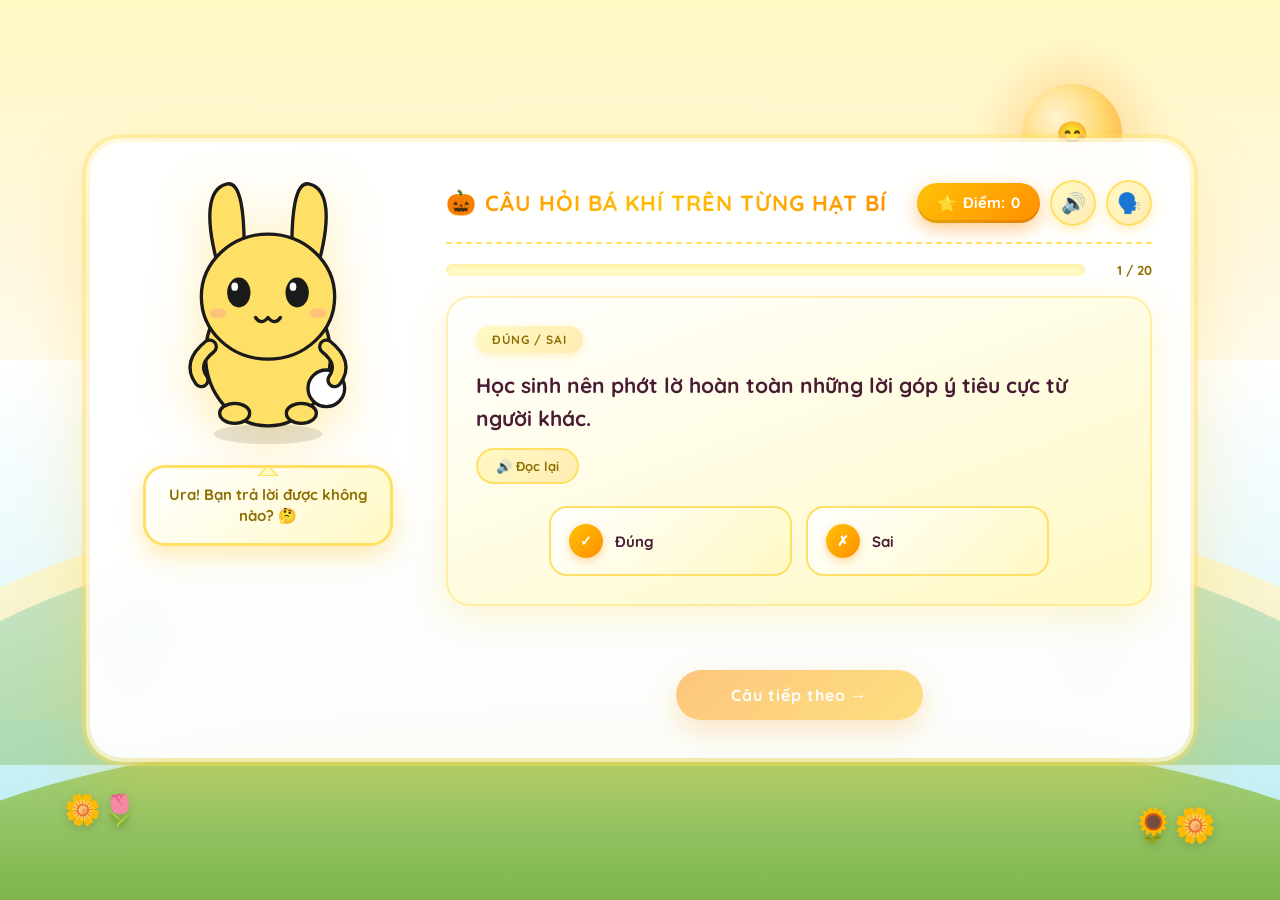
==== index.html @ 707b3ca7 "Rename deepseek_html_20261018_5bad24.html to index.html" ====
<!DOCTYPE html>
<html lang="vi">
<head>
  <meta charset="UTF-8" />
  <meta name="viewport" content="width=device-width, initial-scale=1.0" />
  <title>🎃 CÂU HỎI BÁ KHÍ TRÊN TỪNG HẠT BÍ</title>
  <link rel="preconnect" href="https://fonts.googleapis.com">
  <link rel="preconnect" href="https://fonts.gstatic.com" crossorigin>
  <link href="https://fonts.googleapis.com/css2?family=Quicksand:wght@400;500;600;700;800&display=swap" rel="stylesheet">
  <link rel="stylesheet" href="style.css" />
</head>
<body>

  <!-- BACKGROUND HOẠT HÌNH 2D -->
  <div class="scene" aria-hidden="true">
    <div class="sky-layer sky-top"></div>
    <div class="sky-layer sky-mid"></div>
    <div class="sky-layer sky-bottom"></div>

    <div class="sun-wrap">
      <div class="sun-rays"></div>
      <div class="sun-core"></div>
      <div class="sun-face">😊</div>
    </div>

    <div class="cloud-layer cloud-far">
      <div class="cloud c-far-1"></div>
      <div class="cloud c-far-2"></div>
    </div>
    <div class="cloud-layer cloud-mid">
      <div class="cloud c-mid-1"></div>
      <div class="cloud c-mid-2"></div>
      <div class="cloud c-mid-3"></div>
    </div>

    <div class="hills hills-back"></div>
    <div class="hills hills-mid"></div>
    <div class="hills hills-front"></div>

    <div class="trees">
      <div class="tree"><div class="tree-crown"></div><div class="tree-trunk"></div></div>
      <div class="tree tree-tall"><div class="tree-crown"></div><div class="tree-trunk"></div></div>
    </div>

    <div class="flower-bush fb1"><span>🌼</span><span>🌷</span></div>
    <div class="flower-bush fb2"><span>🌻</span><span>🌼</span></div>

    <div class="petals" id="petals"></div>
  </div>

  <!-- GAME WRAPPER -->
  <div class="game-wrapper">

    <!-- NPC USAGI (CHIIKAWA) -->
    <div class="npc-area">
      <div class="usagi-wrapper">
        <svg class="usagi-svg" viewBox="0 0 300 320" xmlns="http://www.w3.org/2000/svg">
          <ellipse cx="150" cy="305" rx="65" ry="12" fill="rgba(0,0,0,0.1)"/>
          <g class="usagi-group">
            <path d="M 95 120 C 70 40, 80 10, 100 5 C 115 0, 125 30, 120 120 Z" fill="#FFE066" stroke="#1A1A1A" stroke-width="4" stroke-linejoin="round"/>
            <path d="M 205 120 C 230 40, 220 10, 200 5 C 185 0, 175 30, 180 120 Z" fill="#FFE066" stroke="#1A1A1A" stroke-width="4" stroke-linejoin="round"/>
            <ellipse cx="150" cy="210" rx="75" ry="85" fill="#FFE066" stroke="#1A1A1A" stroke-width="4"/>
            <ellipse cx="110" cy="280" rx="18" ry="12" fill="#FFE066" stroke="#1A1A1A" stroke-width="4"/>
            <ellipse cx="190" cy="280" rx="18" ry="12" fill="#FFE066" stroke="#1A1A1A" stroke-width="4"/>
            <circle cx="220" cy="250" r="22" fill="#FFFFFF" stroke="#1A1A1A" stroke-width="4"/>
            <path d="M 80 200 Q 55 220, 70 240" fill="none" stroke="#1A1A1A" stroke-width="20" stroke-linecap="round"/>
            <path d="M 80 200 Q 55 220, 70 240" fill="none" stroke="#FFE066" stroke-width="12" stroke-linecap="round"/>
            <path d="M 220 200 Q 245 220, 230 240" fill="none" stroke="#1A1A1A" stroke-width="20" stroke-linecap="round"/>
            <path d="M 220 200 Q 245 220, 230 240" fill="none" stroke="#FFE066" stroke-width="12" stroke-linecap="round"/>
            <ellipse cx="150" cy="140" rx="80" ry="75" fill="#FFE066" stroke="#1A1A1A" stroke-width="4"/>
            <ellipse cx="115" cy="135" rx="14" ry="18" fill="#1A1A1A"/>
            <ellipse cx="110" cy="128" rx="4" ry="5" fill="#FFF"/>
            <ellipse cx="185" cy="135" rx="14" ry="18" fill="#1A1A1A"/>
            <ellipse cx="180" cy="128" rx="4" ry="5" fill="#FFF"/>
            <ellipse cx="90" cy="160" rx="10" ry="6" fill="rgba(255,150,150,0.4)"/>
            <ellipse cx="210" cy="160" rx="10" ry="6" fill="rgba(255,150,150,0.4)"/>
            <path d="M 135 165 Q 142 175, 150 165 Q 158 175, 165 165" fill="none" stroke="#1A1A1A" stroke-width="4" stroke-linecap="round" stroke-linejoin="round"/>
          </g>
        </svg>
      </div>
      <div class="speech-bubble" id="speech">Ura! Cùng chơi quiz nhé! 🐰</div>
      <div class="speaking-indicator hidden" id="speakingIndicator"><span></span><span></span><span></span></div>
    </div>

    <!-- QUIZ AREA -->
    <div class="quiz-area" id="quizArea">
      <div class="header-bar">
        <div class="title">
          <span class="title-icon">🎃</span>
          CÂU HỎI BÁ KHÍ TRÊN TỪNG HẠT BÍ
        </div>
        <div class="header-right">
          <div class="combo-box hidden" id="comboBox">🔥 COMBO <span id="comboCount">2</span></div>
          <div class="score-box"><span class="score-icon">⭐</span> Điểm: <span id="score">0</span></div>
          <button class="sound-btn" id="soundBtn" title="Bật/tắt âm thanh">🔊</button>
          <button class="voice-btn" id="voiceBtn" title="Bật/tắt giọng đọc">🗣️</button>
        </div>
      </div>

      <div class="progress-wrap">
        <div class="progress-bar"><div class="progress-fill" id="progressFill"></div></div>
        <span class="progress-text" id="progressText">1 / 20</span>
      </div>

      <div class="question-card">
        <span class="question-type" id="qType">CÂU HỎI</span>
        <div class="question-text" id="qText">Đang tải câu hỏi...</div>
        <button class="speak-btn" id="speakBtn" title="Đọc lại câu hỏi">🔊 Đọc lại</button>
        <div class="answers" id="answers"></div>
      </div>

      <div class="feedback" id="feedback"></div>
      <button class="next-btn" id="nextBtn" disabled>Câu tiếp theo →</button>
    </div>

    <!-- END SCREEN -->
    <div class="end-screen hidden" id="endScreen">
      <div class="end-emoji">🎉</div>
      <div class="end-title">HOÀN THÀNH!</div>
      <div class="end-score" id="finalScore"></div>
      <button class="restart-btn" onclick="restartGame()">🔄 Chơi lại</button>
    </div>
  </div>

  <script src="script.js"></script>
</body>
</html>
---- style.css ----
/* ==========================================
   RESET & BASE
   ========================================== */
* { margin: 0; padding: 0; box-sizing: border-box; font-family: 'Quicksand', 'Segoe UI', sans-serif; }
html, body { min-height: 100%; }
body {
  min-height: 100vh; overflow-x: hidden; position: relative;
  display: flex; justify-content: center; align-items: center;
  padding: 30px 20px; background: #fff8e1; 
}

/* ==========================================
   BACKGROUND 2D
   ========================================== */
.scene { position: fixed; inset: 0; z-index: 0; overflow: hidden; pointer-events: none; }
.sky-layer { position: absolute; inset: 0; }
.sky-top { background: linear-gradient(180deg, #fff9c4 0%, #fff8e1 50%, #fff 100%); height: 60%; }
.sky-mid { top: 40%; height: 35%; background: linear-gradient(180deg, #fff 0%, #e0f7fa 100%); }
.sky-bottom { top: 70%; height: 30%; background: linear-gradient(180deg, #e0f7fa 0%, #b2ebf2 100%); }

.sun-wrap { position: absolute; top: 6%; right: 10%; width: 160px; height: 160px; display: flex; justify-content: center; align-items: center; }
.sun-rays {
  position: absolute; width: 220px; height: 220px;
  background: radial-gradient(circle, rgba(255,230,180,0.55) 0%, rgba(255,230,180,0) 65%);
  border-radius: 50%; animation: raysPulse 4s ease-in-out infinite;
}
@keyframes raysPulse { 0%, 100% { transform: scale(1); opacity: 0.8; } 50% { transform: scale(1.15); opacity: 1; } }
.sun-core {
  position: absolute; width: 100px; height: 100px;
  background: radial-gradient(circle at 35% 35%, #fff4d6 0%, #ffd96b 55%, #ffb85c 100%);
  border-radius: 50%; box-shadow: 0 0 40px 15px rgba(255,220,150,0.7), inset -8px -8px 15px rgba(255,160,60,0.3);
  z-index: 1; animation: sunBob 4s ease-in-out infinite;
}
@keyframes sunBob { 0%, 100% { transform: translateY(0); } 50% { transform: translateY(-4px); } }
.sun-face { position: absolute; font-size: 26px; z-index: 2; animation: sunBob 4s ease-in-out infinite; }

.cloud-layer { position: absolute; inset: 0; }
.cloud { position: absolute; background: #fff; border-radius: 100px; box-shadow: 0 10px 30px rgba(255,200,100,0.15); }
.cloud::before, .cloud::after { content: ''; position: absolute; background: #fff; border-radius: 50%; }
.cloud-far .cloud { opacity: 0.6; filter: blur(1px); }
.c-far-1 { top: 12%; left: -180px; width: 100px; height: 30px; animation: drift 90s linear infinite; }
.c-far-1::before { width: 45px; height: 45px; top: -22px; left: 15px; }
.c-far-1::after { width: 55px; height: 55px; top: -25px; right: 15px; }
.c-far-2 { top: 22%; left: -250px; width: 120px; height: 35px; animation: drift 110s linear infinite; animation-delay: -30s; }
.c-far-2::before { width: 50px; height: 50px; top: -25px; left: 20px; }
.c-far-2::after { width: 65px; height: 65px; top: -30px; right: 20px; }
.c-mid-1 { top: 18%; left: -200px; width: 150px; height: 45px; animation: drift 50s linear infinite; }
.c-mid-1::before { width: 65px; height: 65px; top: -32px; left: 20px; }
.c-mid-1::after { width: 85px; height: 85px; top: -42px; right: 20px; }
.c-mid-2 { top: 35%; left: -350px; width: 190px; height: 55px; animation: drift 70s linear infinite; animation-delay: -20s; }
.c-mid-2::before { width: 80px; height: 80px; top: -40px; left: 25px; }
.c-mid-2::after { width: 100px; height: 100px; top: -50px; right: 25px; }
.c-mid-3 { top: 50%; left: -220px; width: 130px; height: 40px; animation: drift 60s linear infinite; animation-delay: -40s; }
.c-mid-3::before { width: 60px; height: 60px; top: -30px; left: 18px; }
.c-mid-3::after { width: 75px; height: 75px; top: -35px; right: 18px; }
@keyframes drift { from { transform: translateX(0); } to { transform: translateX(calc(100vw + 500px)); } }

.hills { position: absolute; left: -10%; width: 120%; }
.hills-back { bottom: 20%; height: 240px; background: linear-gradient(180deg, #fff9c4 0%, #ffecb3 100%); border-radius: 50% 50% 0 0 / 100% 100% 0 0; opacity: 0.7; }
.hills-mid { bottom: 15%; height: 260px; background: linear-gradient(180deg, #c8e6c9 0%, #a5d6a7 100%); border-radius: 50% 50% 0 0 / 100% 100% 0 0; opacity: 0.85; }
.hills-front { bottom: 0; height: 180px; background: linear-gradient(180deg, #aed581 0%, #7cb342 100%); border-radius: 50% 50% 0 0 / 100% 100% 0 0; opacity: 0.95; z-index: 4; }

.trees { position: absolute; bottom: 25%; left: 0; width: 100%; height: 200px; z-index: 2; }
.tree { position: absolute; bottom: 0; }
.tree-crown { width: 60px; height: 60px; background: radial-gradient(circle at 35% 35%, #b8e6b8 0%, #7fc47f 60%, #5aa85a 100%); border-radius: 50%; box-shadow: inset -5px -5px 10px rgba(90,168,90,0.4), 0 3px 8px rgba(0,0,0,0.1); }
.tree-trunk { width: 8px; height: 22px; background: linear-gradient(180deg, #8d4a2c 0%, #5a2d1a 100%); margin: -5px auto 0; border-radius: 0 0 2px 2px; }
.tree:nth-child(1) { left: 8%; }
.tree:nth-child(2) { left: 82%; }
.tree-tall .tree-crown { width: 75px; height: 75px; }

.flower-bush { position: absolute; display: flex; z-index: 6; filter: drop-shadow(0 3px 4px rgba(0,0,0,0.15)); }
.flower-bush span { display: inline-block; animation: flowerSway 3s ease-in-out infinite; }
.flower-bush span:nth-child(2) { animation-delay: 0.3s; }
@keyframes flowerSway { 0%, 100% { transform: rotate(-5deg); } 50% { transform: rotate(5deg); } }
.fb1 { bottom: 8%; left: 5%; font-size: 30px; }
.fb2 { bottom: 6%; right: 5%; font-size: 34px; }

.petals { position: absolute; inset: 0; pointer-events: none; }
.petal { position: absolute; top: -30px; font-size: 18px; opacity: 0.85; animation: petalFall linear infinite; will-change: transform; }
@keyframes petalFall {
  0% { transform: translateY(-50px) rotate(0deg) translateX(0); opacity: 0; }
  10% { opacity: 0.9; }
  50% { transform: translateY(50vh) rotate(360deg) translateX(30px); }
  90% { opacity: 0.9; }
  100% { transform: translateY(110vh) rotate(720deg) translateX(-30px); opacity: 0; }
}

/* ==========================================
   GAME WRAPPER & NPC
   ========================================== */
.game-wrapper {
  position: relative; z-index: 10; width: 100%; max-width: 1100px;
  background: rgba(255,255,255,0.95); border-radius: 32px; padding: 38px;
  box-shadow: 0 25px 70px rgba(255,193,7,0.25), 0 0 0 4px rgba(255,255,255,0.7), 0 0 0 8px rgba(255,224,102,0.4);
  display: grid; grid-template-columns: 280px 1fr; gap: 38px; align-items: start;
  backdrop-filter: blur(12px); -webkit-backdrop-filter: blur(12px);
}

.npc-area { display: flex; flex-direction: column; align-items: center; gap: 18px; position: sticky; top: 20px; }
.usagi-wrapper { width: 100%; display: flex; justify-content: center; filter: drop-shadow(0 15px 25px rgba(255,193,7,0.3)); }
.usagi-svg { width: 250px; height: auto; animation: uBob 3.5s ease-in-out infinite; }
@keyframes uBob { 0%, 100% { transform: translateY(0) rotate(-2deg); } 50% { transform: translateY(-10px) rotate(2deg); } }
.usagi-svg .usagi-group ellipse[fill="#1A1A1A"] { transform-origin: center 135px; animation: blink 4s infinite; }
@keyframes blink { 0%, 96%, 100% { transform: scaleY(1); } 98% { transform: scaleY(0.1); } }

.speech-bubble {
  background: linear-gradient(135deg, #ffffff 0%, #fff9c4 100%); border: 3px solid #FFE066;
  border-radius: 22px; padding: 16px 22px; font-size: 15px; color: #8d6e00;
  font-weight: 700; text-align: center; position: relative;
  box-shadow: 0 10px 25px rgba(255,193,7,0.3); max-width: 250px; line-height: 1.45;
}
.speech-bubble::before { content: ''; position: absolute; top: -14px; left: 50%; transform: translateX(-50%); border: 11px solid transparent; border-bottom-color: #FFE066; }
.speech-bubble::after { content: ''; position: absolute; top: -9px; left: 50%; transform: translateX(-50%); border: 8px solid transparent; border-bottom-color: #fff9c4; }

.speaking-indicator { display: flex; gap: 5px; align-items: center; height: 20px; }
.speaking-indicator span { width: 8px; height: 8px; background: #FFC107; border-radius: 50%; animation: speakPulse 1s ease-in-out infinite; }
.speaking-indicator span:nth-child(2) { animation-delay: 0.15s; }
.speaking-indicator span:nth-child(3) { animation-delay: 0.3s; }
@keyframes speakPulse { 0%, 100% { transform: scale(0.7); opacity: 0.5; } 50% { transform: scale(1.2); opacity: 1; } }

/* ==========================================
   QUIZ AREA
   ========================================== */
.quiz-area { display: flex; flex-direction: column; gap: 18px; }
.header-bar { display: flex; justify-content: space-between; align-items: center; padding-bottom: 16px; border-bottom: 2px dashed #FFE066; gap: 15px; flex-wrap: wrap; }
.header-right { display: flex; align-items: center; gap: 10px; flex-wrap: wrap; }

.title {
  font-size: 22px; font-weight: 800;
  background: linear-gradient(135deg, #ff8f00, #ffc107, #ff8f00);
  -webkit-background-clip: text; -webkit-text-fill-color: transparent;
  background-clip: text; letter-spacing: 1px; display: flex; align-items: center; gap: 8px; line-height: 1.3;
}
.title-icon { font-size: 24px; -webkit-text-fill-color: initial; }

.score-box { background: linear-gradient(135deg, #ffc107, #ff8f00); color: #fff; padding: 10px 20px; border-radius: 22px; font-weight: 800; font-size: 15px; box-shadow: 0 6px 18px rgba(255,143,0,0.45), inset 0 -3px 0 rgba(0,0,0,0.1); display: flex; align-items: center; gap: 6px; }
.score-icon { font-size: 16px; }

.combo-box { background: linear-gradient(135deg, #ff6b35, #ff4d88, #ff80b3); background-size: 200% 200%; color: #fff; padding: 10px 18px; border-radius: 22px; font-weight: 800; font-size: 14px; box-shadow: 0 6px 20px rgba(255,77,136,0.6), inset 0 -3px 0 rgba(0,0,0,0.15); display: flex; align-items: center; gap: 5px; letter-spacing: 1px; animation: comboGlow 1.2s ease-in-out infinite, comboSlide 0.4s ease; }
@keyframes comboGlow { 0%, 100% { background-position: 0% 50%; box-shadow: 0 6px 20px rgba(255,77,136,0.6), inset 0 -3px 0 rgba(0,0,0,0.15); } 50% { background-position: 100% 50%; box-shadow: 0 6px 30px rgba(255,77,136,0.9), inset 0 -3px 0 rgba(0,0,0,0.15); } }
@keyframes comboSlide { from { transform: scale(0) rotate(-10deg); } to { transform: scale(1) rotate(0); } }

.sound-btn, .voice-btn { background: linear-gradient(135deg, #fff9c4, #ffecb3); border: 2.5px solid #FFE066; color: #8d6e00; width: 46px; height: 46px; border-radius: 50%; font-size: 20px; cursor: pointer; display: flex; align-items: center; justify-content: center; transition: all 0.25s ease; box-shadow: 0 4px 12px rgba(255,193,7,0.25); font-family: inherit; }
.sound-btn:hover, .voice-btn:hover { background: linear-gradient(135deg, #ffecb3, #FFE066); transform: translateY(-2px) scale(1.05); box-shadow: 0 6px 16px rgba(255,193,7,0.4); }
.sound-btn.muted, .voice-btn.muted { opacity: 0.55; filter: grayscale(0.6); }

.progress-wrap { display: flex; align-items: center; gap: 12px; }
.progress-bar { flex: 1; height: 12px; background: #fff9c4; border-radius: 12px; overflow: hidden; box-shadow: inset 0 2px 4px rgba(255,193,7,0.2); }
.progress-fill { height: 100%; background: linear-gradient(90deg, #ffc107, #ff8f00); border-radius: 12px; width: 0%; transition: width 0.5s ease; box-shadow: 0 0 10px rgba(255,143,0,0.6); }
.progress-text { font-size: 13px; font-weight: 700; color: #8d6e00; min-width: 55px; text-align: right; }

.question-card { background: linear-gradient(160deg, #fff 0%, #fff9c4 100%); border-radius: 24px; padding: 30px; box-shadow: 0 10px 35px rgba(255,193,7,0.18), inset 0 0 0 2px rgba(255,224,102,0.5); min-height: 290px; display: flex; flex-direction: column; justify-content: center; }
.question-type { display: inline-block; background: linear-gradient(135deg, #fff9c4, #ffecb3); color: #8d6e00; padding: 6px 16px; border-radius: 16px; font-size: 12px; font-weight: 800; margin-bottom: 16px; letter-spacing: 1px; align-self: flex-start; box-shadow: 0 3px 8px rgba(255,193,7,0.2); }
.question-text { font-size: 21px; color: #4a1c33; font-weight: 700; line-height: 1.55; margin-bottom: 14px; }

.speak-btn { align-self: flex-start; background: linear-gradient(135deg, #fff9c4, #ffecb3); border: 2px solid #FFE066; color: #8d6e00; padding: 8px 18px; border-radius: 20px; font-size: 13px; font-weight: 700; cursor: pointer; transition: all 0.25s ease; margin-bottom: 22px; display: flex; align-items: center; gap: 6px; font-family: inherit; }
.speak-btn:hover { background: linear-gradient(135deg, #ffecb3, #FFE066); transform: translateY(-2px); box-shadow: 0 4px 12px rgba(255,193,7,0.3); }
.speak-btn.speaking { background: linear-gradient(135deg, #ffc107, #ff8f00); color: #fff; border-color: #ff8f00; animation: speakPulse2 1s ease-in-out infinite; }
@keyframes speakPulse2 { 0%, 100% { box-shadow: 0 4px 12px rgba(255,143,0,0.4); } 50% { box-shadow: 0 4px 20px rgba(255,143,0,0.8); } }

.answers { display: grid; grid-template-columns: 1fr 1fr; gap: 14px; }
.answer-btn { background: linear-gradient(135deg, #fff 0%, #fff9c4 100%); border: 2.5px solid #FFE066; color: #4a1c33; padding: 16px 18px; border-radius: 18px; font-size: 15px; font-weight: 700; cursor: pointer; transition: all 0.25s ease; text-align: left; display: flex; align-items: center; gap: 12px; font-family: inherit; }
.answer-btn .letter { background: linear-gradient(135deg, #ffc107, #ff8f00); color: #fff; width: 34px; height: 34px; border-radius: 50%; display: flex; align-items: center; justify-content: center; font-weight: 800; flex-shrink: 0; font-size: 14px; box-shadow: 0 3px 8px rgba(255,143,0,0.35); }
.answer-btn:hover:not(:disabled) { background: linear-gradient(135deg, #ffecb3, #FFE066); transform: translateY(-3px); box-shadow: 0 10px 22px rgba(255,193,7,0.35); border-color: #ffc107; }
.answer-btn:disabled { cursor: not-allowed; }
.answer-btn.wrong-removed { opacity: 0.35; text-decoration: line-through; background: #f0f0f0; border-color: #ccc; color: #999; }
.answer-btn.wrong-removed .letter { background: #bbb; box-shadow: none; }
.answer-btn.correct { background: linear-gradient(135deg, #b8f3c1, #6ee787); border-color: #4caf50; color: #1b5e20; animation: pulse 0.6s ease; box-shadow: 0 8px 20px rgba(76,175,80,0.4); }
.answer-btn.correct .letter { background: linear-gradient(135deg, #4caf50, #2e7d32); box-shadow: 0 3px 8px rgba(76,175,80,0.5); }
@keyframes pulse { 0%, 100% { transform: scale(1); } 50% { transform: scale(1.04); } }

.true-false-grid { grid-template-columns: 1fr 1fr; max-width: 500px; margin: 0 auto; width: 100%; }
.feedback { text-align: center; font-weight: 800; font-size: 17px; min-height: 28px; transition: all 0.3s ease; letter-spacing: 0.3px; }
.feedback.good { color: #4caf50; }
.feedback.bad { color: #ff4d88; }

.next-btn { align-self: center; background: linear-gradient(135deg, #ff8f00, #ffc107); color: #fff; border: none; padding: 15px 55px; border-radius: 32px; font-size: 16px; font-weight: 800; cursor: pointer; box-shadow: 0 10px 28px rgba(255,143,0,0.45); transition: all 0.3s ease; letter-spacing: 1px; font-family: inherit; }
.next-btn:hover:not(:disabled) { transform: translateY(-3px); box-shadow: 0 14px 32px rgba(255,143,0,0.6); }
.next-btn:disabled { opacity: 0.5; cursor: not-allowed; transform: none; }

/* ==========================================
   END SCREEN & RESPONSIVE
   ========================================== */
.end-screen { grid-column: 1 / -1; text-align: center; padding: 50px 30px; animation: fadeIn 0.5s ease; }
@keyframes fadeIn { from { opacity: 0; transform: scale(0.95); } to { opacity: 1; transform: scale(1); } }
.end-emoji { font-size: 70px; margin-bottom: 15px; animation: bounce 1.5s ease-in-out infinite; }
@keyframes bounce { 0%, 100% { transform: translateY(0); } 50% { transform: translateY(-15px); } }
.end-title { font-size: 42px; background: linear-gradient(135deg, #ff8f00, #ffc107); -webkit-background-clip: text; -webkit-text-fill-color: transparent; background-clip: text; margin-bottom: 20px; font-weight: 800; letter-spacing: 2px; }
.end-score { font-size: 22px; color: #8d6e00; margin-bottom: 35px; font-weight: 700; line-height: 1.6; }
.restart-btn { background: linear-gradient(135deg, #ff8f00, #ffc107); color: #fff; border: none; padding: 16px 55px; border-radius: 32px; font-size: 17px; font-weight: 800; cursor: pointer; box-shadow: 0 10px 28px rgba(255,143,0,0.5); transition: all 0.3s ease; letter-spacing: 1px; font-family: inherit; }
.restart-btn:hover { transform: translateY(-3px) scale(1.03); box-shadow: 0 14px 35px rgba(255,143,0,0.65); }

.hidden { display: none !important; }

@media (max-width: 900px) {
  .game-wrapper { grid-template-columns: 1fr; padding: 28px; gap: 28px; }
  .npc-area { position: static; }
  .usagi-svg { width: 190px; margin: -10px 0; }
}

@media (max-width: 600px) {
  body { padding: 15px 10px; }
  .game-wrapper { padding: 22px 18px; border-radius: 24px; }
  .title { font-size: 18px; }
  .question-text { font-size: 17px; }
  .answers, .true-false-grid { grid-template-columns: 1fr; }
  .answer-btn { padding: 14px 16px; font-size: 14px; }
  .question-card { padding: 22px 18px; }
  .end-title { font-size: 30px; }
  .end-score { font-size: 18px; }
  .next-btn, .restart-btn { padding: 14px 40px; font-size: 15px; }
  .sun-wrap { top: 4%; right: 5%; }
  .sun-core { width: 70px; height: 70px; }
  .sun-rays { width: 160px; height: 160px; }
  .sun-face { font-size: 18px; }
  .sound-btn, .voice-btn { width: 40px; height: 40px; font-size: 17px; }
  .combo-box { font-size: 12px; padding: 8px 14px; }
  .flower-bush { font-size: 18px !important; }
}
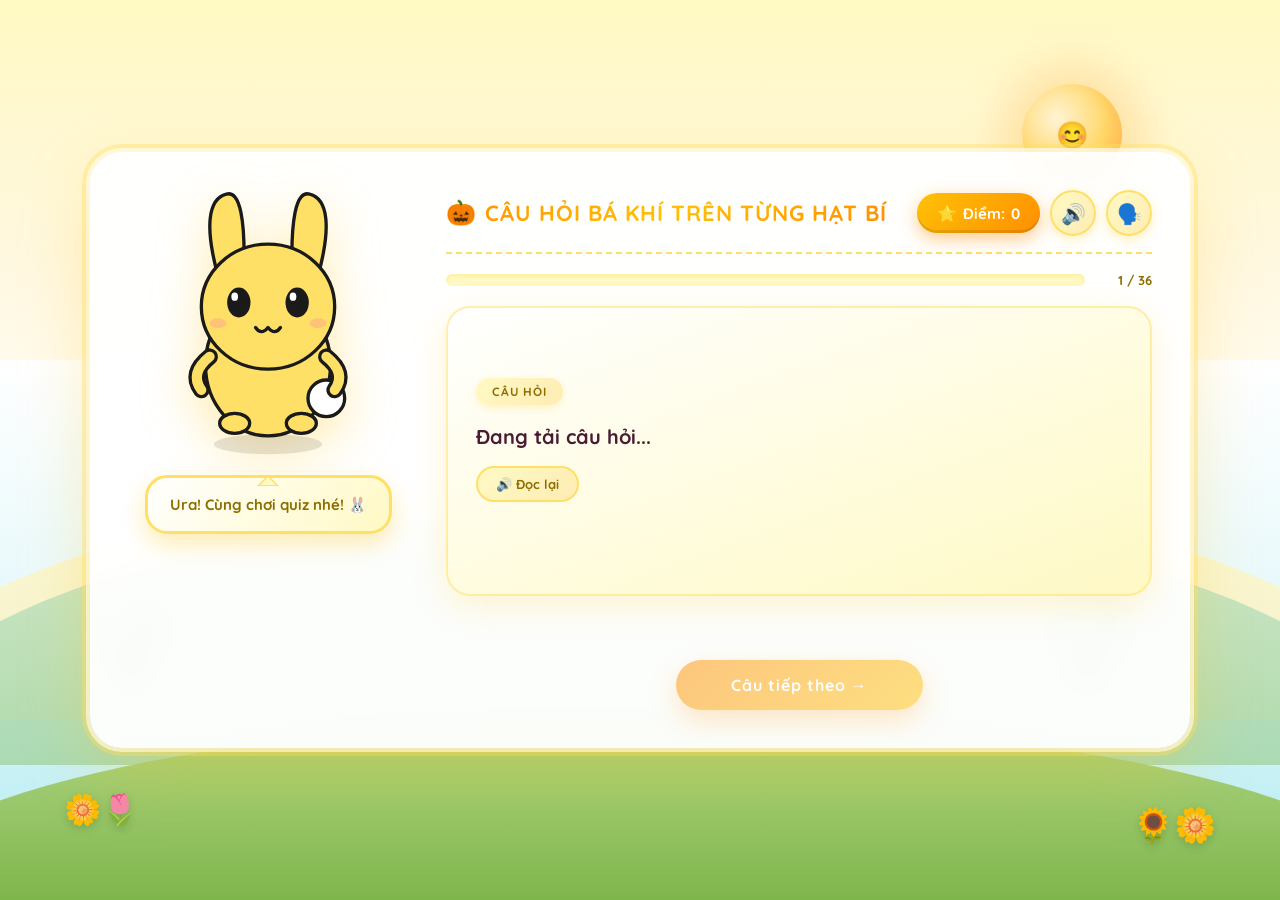
==== commit 7170f03f: "Update index.html" ====
--- a/index.html
+++ b/index.html
@@ -99,7 +99,7 @@
 
       <div class="progress-wrap">
         <div class="progress-bar"><div class="progress-fill" id="progressFill"></div></div>
-        <span class="progress-text" id="progressText">1 / 20</span>
+        <span class="progress-text" id="progressText">1 / 36</span>
       </div>
 
       <div class="question-card">
--- a/style.css
+++ b/style.css
@@ -151,7 +151,7 @@
 
 .question-card { background: linear-gradient(160deg, #fff 0%, #fff9c4 100%); border-radius: 24px; padding: 30px; box-shadow: 0 10px 35px rgba(255,193,7,0.18), inset 0 0 0 2px rgba(255,224,102,0.5); min-height: 290px; display: flex; flex-direction: column; justify-content: center; }
 .question-type { display: inline-block; background: linear-gradient(135deg, #fff9c4, #ffecb3); color: #8d6e00; padding: 6px 16px; border-radius: 16px; font-size: 12px; font-weight: 800; margin-bottom: 16px; letter-spacing: 1px; align-self: flex-start; box-shadow: 0 3px 8px rgba(255,193,7,0.2); }
-.question-text { font-size: 21px; color: #4a1c33; font-weight: 700; line-height: 1.55; margin-bottom: 14px; }
+.question-text { font-size: 20px; color: #4a1c33; font-weight: 700; line-height: 1.55; margin-bottom: 14px; }
 
 .speak-btn { align-self: flex-start; background: linear-gradient(135deg, #fff9c4, #ffecb3); border: 2px solid #FFE066; color: #8d6e00; padding: 8px 18px; border-radius: 20px; font-size: 13px; font-weight: 700; cursor: pointer; transition: all 0.25s ease; margin-bottom: 22px; display: flex; align-items: center; gap: 6px; font-family: inherit; }
 .speak-btn:hover { background: linear-gradient(135deg, #ffecb3, #FFE066); transform: translateY(-2px); box-shadow: 0 4px 12px rgba(255,193,7,0.3); }
